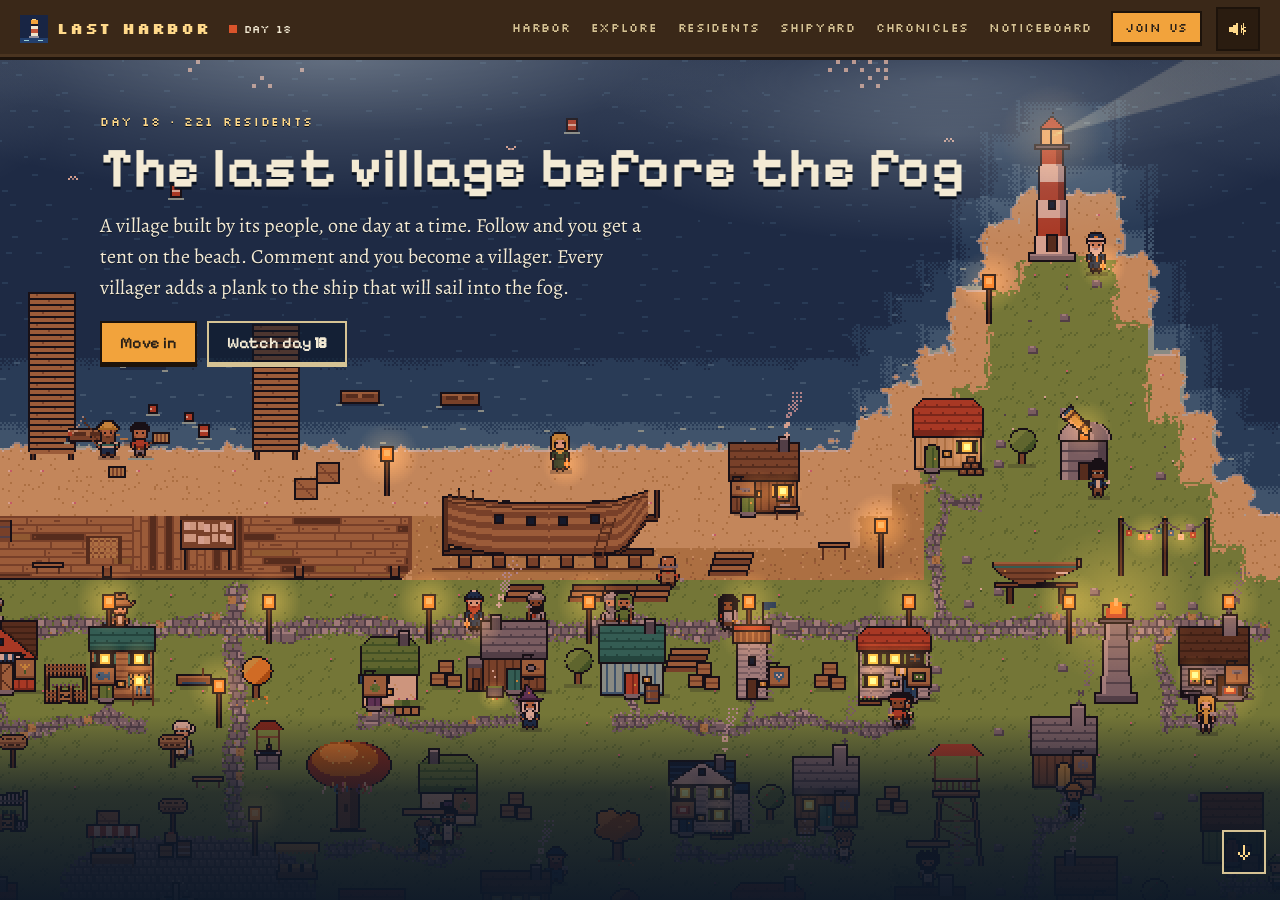
==== index.html @ 27dc30f1 "Update Last Harbor site 2026-11-21 13:57" ====
<!doctype html>
<html lang="en">
<head>
<meta charset="utf-8">
<meta name="viewport" content="width=device-width, initial-scale=1, viewport-fit=cover">
<title>Last Harbor: the last village before the fog</title>
<meta name="description" content="A pixel-art village at the edge of the world, built from your comments. Every commenter becomes a villager. Together we build a ship to sail into the fog.">
<meta name="theme-color" content="#0d1828">
<meta property="og:type" content="website">
<meta property="og:title" content="Last Harbor: the village at the edge of the world">
<meta property="og:description" content="Every commenter becomes a villager. Find yours, and help build the ship.">
<meta property="og:url" content="https://lastharborvillage.github.io/">
<meta property="og:image" content="https://lastharborvillage.github.io/stills/instagram-0018.jpg">
<meta name="twitter:card" content="summary_large_image">
<link rel="icon" href="favicon.svg" type="image/svg+xml">
<link rel="preconnect" href="https://fonts.googleapis.com">
<link rel="preconnect" href="https://fonts.gstatic.com" crossorigin>
<link rel="stylesheet" href="https://fonts.googleapis.com/css2?family=Alegreya:ital,wght@0,400;0,700;1,400&family=Pixelify+Sans:wght@400;600;700&family=Silkscreen:wght@400;700&display=swap">
<link rel="stylesheet" href="style.css">
</head>
<body>
<!-- One page, one place at a time (app.js showPanel): the Harbor is the front door, every other
     place of the village is a panel behind it. Icons are the <symbol>s at the end of the page. -->
<a class="skip" href="#harbor" data-go="harbor">Skip to the harbor</a>
<header class="top">
  <a class="brand" href="#harbor" aria-label="Last Harbor, back to the harbor" data-go="harbor">
    <span class="brand-mark" aria-hidden="true"></span>
    <span class="brand-name">LAST HARBOR</span>
  </a>
  <p class="top-day"><span class="live-dot" aria-hidden="true"></span> <span id="day-badge">Day 0</span></p>
  <nav class="topnav" aria-label="Places">
    <a href="#harbor" data-go="harbor">Harbor</a>
    <a href="#explore" data-go="village">Explore</a>
    <a href="#residents" data-go="villagers">Residents</a>
    <a href="#shipyard" data-go="ship">Shipyard</a>
    <a href="#chronicles" data-go="story">Chronicles</a>
    <a href="#noticeboard" data-go="board">Noticeboard</a>
    <a href="#join" data-go="join" class="topnav-join">Join us</a>
  </nav>
  <a class="iconbtn notice-btn" href="#noticeboard" data-go="board" aria-label="Noticeboard"><svg class="ico" aria-hidden="true"><use href="#i-notice"/></svg><span class="notice-dot" id="notice-dot" hidden></span></a>
  <button class="iconbtn sound" id="music" aria-pressed="true" aria-label="Music on (tap to mute)" title="Music"><svg class="ico" aria-hidden="true"><use href="#i-sound"/></svg></button>
  <nav class="tabs" role="tablist" aria-label="Village" hidden>
    <button role="tab" data-village="instagram" aria-selected="true">Instagram</button>
    <button role="tab" data-village="youtube" aria-selected="false">YouTube</button>
  </nav>
</header>

<main>
  <!-- ============ THE HARBOR (front door) ============ -->
  <section id="harbor" class="panel on" data-panel="harbor" aria-label="The harbor">
    <div class="hero" id="hero">
      <canvas id="hero-canvas" aria-label="The harbor of Last Harbor at dusk: the quay, the ship being built and the lighthouse."></canvas>
      <div class="fog fog-a" aria-hidden="true"></div>
      <div class="fog fog-b" aria-hidden="true"></div>
      <div class="hero-signs" id="hero-signs"></div>
      <div class="hero-shade" aria-hidden="true"></div>
      <div class="hero-text">
        <p class="kicker" id="hero-kicker">The village at the edge of the world</p>
        <h1>The last village before the fog</h1>
        <p class="hero-lede"><span class="lede-long">A village built by its people, one day at a time. Follow and you get a tent on the beach. </span>Comment and you become a villager. Every villager adds a plank to the ship that will sail into the fog.</p>
        <p class="cta-row">
          <a class="btn" href="#join" data-go="join">Move in</a>
          <a class="btn ghost" id="hero-watch" href="#chronicles">Watch the latest day</a>
        </p>
      </div>
      <a class="hero-down" href="#today" aria-label="Walk down to the quay"><svg class="ico" aria-hidden="true"><use href="#i-down"/></svg></a>
    </div>

    <!-- today's harbor: the tally chalked up on the quay -->
    <div class="quay" id="today">
      <div class="wrap">
        <p class="quay-title">Today in the harbor</p>
        <div class="plates" id="today-plates"></div>
        <p class="quay-log" id="today-log" hidden></p>
      </div>
    </div>

    <!-- latest episode -->
    <div class="band" id="latest">
      <div class="wrap latest">
        <a class="frame" id="latest-frame" target="_blank" rel="noopener" hidden>
          <img id="latest-img" alt="">
          <span class="play" aria-hidden="true"><svg class="ico"><use href="#i-play"/></svg></span>
        </a>
        <div class="latest-txt">
          <p class="kicker" id="latest-kicker">The latest day</p>
          <h2 id="latest-title">Day 1 is on its way</h2>
          <p class="prose" id="latest-beat"></p>
          <p class="cta-row" id="latest-links"></p>
          <p><a class="more" href="#chronicles" data-go="story">Read every day so far</a></p>
        </div>
      </div>
    </div>

    <!-- explore -->
    <div class="band band-sea">
      <div class="wrap">
        <p class="kicker">Explore</p>
        <h2>Walk the village</h2>
        <p class="prose narrow">Every house on this map belongs to someone who commented. Drag around it, tap a home to meet who lives there, and see what the village has built.</p>
        <a class="chart" href="#explore" data-go="village" aria-label="Open the map of the village">
          <canvas id="chart-canvas" aria-hidden="true"></canvas>
          <span class="chart-open">Open the map</span>
        </a>
        <ul class="chips" id="home-places"></ul>
      </div>
    </div>

    <!-- residents -->
    <div class="band">
      <div class="wrap">
        <p class="kicker">Residents</p>
        <h2 id="home-res-title">The people of Last Harbor</h2>
        <p class="prose narrow" id="home-res-sub"></p>
        <ul class="folk" id="home-folk"></ul>
        <p class="cta-row"><a class="btn ghost" href="#residents" data-go="villagers" id="home-res-all">Meet everyone</a></p>
      </div>
    </div>

    <!-- shipyard -->
    <div class="band band-yard">
      <div class="wrap yard">
        <div class="slip">
          <canvas id="slip-canvas" aria-label="The ship on the slipway, as it stands today."></canvas>
        </div>
        <div>
          <p class="kicker">The shipyard</p>
          <h2>One ship, a thousand planks</h2>
          <p class="tally"><b id="home-planks">0</b><span> of <span id="home-goal">1000</span> planks</span></p>
          <div class="hull" id="home-hull" role="img" aria-label="Plank progress"></div>
          <p class="prose">Every villager adds one plank. When the last plank is in, the ship sails into the fog, with a crew picked from the village.</p>
          <p class="cta-row"><a class="btn ghost" href="#shipyard" data-go="ship">Visit the shipyard</a></p>
        </div>
      </div>
    </div>

    <!-- noticeboard -->
    <div class="band">
      <div class="wrap">
        <p class="kicker">Noticeboard</p>
        <h2>Pinned up this morning</h2>
        <div class="board" id="home-board"></div>
        <p class="cta-row"><a class="btn ghost" href="#noticeboard" data-go="board">Read the whole board</a></p>
      </div>
    </div>

    <!-- chronicles -->
    <div class="band band-sea">
      <div class="wrap">
        <p class="kicker">Chronicles</p>
        <h2>The story so far</h2>
        <p class="prose narrow" id="home-chron-sub">Every day is a new video, and every day the village changes.</p>
        <ol class="spines" id="home-days"></ol>
        <p class="cta-row"><a class="btn ghost" href="#chronicles" data-go="story" id="home-chron-all">Open the chronicles</a></p>
      </div>
    </div>

    <!-- join -->
    <div class="band band-join">
      <div class="wrap">
        <p class="kicker">Join us</p>
        <h2>There is room for you</h2>
        <ol class="steps short">
          <li><span class="n">1</span><div><b>Follow</b><p>You get a tent on the beach the next day.</p></div></li>
          <li><span class="n">2</span><div><b>Comment a name and a job</b><p>You get your own house, and the ship gets a plank.</p></div></li>
          <li><span class="n">3</span><div><b>Have your say</b><p>Each day ends with one choice. The comments decide.</p></div></li>
        </ol>
        <p class="cta-row"><a class="btn" href="#join" data-go="join">How to move in</a> <a class="btn ghost" id="home-latest" href="#" target="_blank" rel="noopener">Comment on the latest day</a></p>
      </div>
    </div>
    <footer class="foot wrap">
      <p class="small">Every villager is a real public comment. <a href="privacy.html">Privacy</a> · <a href="terms.html">Terms</a></p>
    </footer>
  </section>

  <!-- ============ EXPLORE (the map) ============ -->
  <section id="village" class="panel" data-panel="village" aria-label="Explore the village">
    <div class="map" id="map">
      <canvas id="map-canvas" aria-label="Map of the village. Drag to look around."></canvas>
      <div class="map-card" aria-live="polite">
        <p class="mc-day" id="map-day">DAY 0</p>
        <p class="mc-live"><b id="map-live">0</b> residents</p>
        <p class="mc-next" id="map-next" hidden></p>
      </div>
      <div class="map-ui">
        <button class="mbtn" id="zoom-in" aria-label="Zoom in">+</button>
        <button class="mbtn" id="zoom-out" aria-label="Zoom out">−</button>
        <button class="mbtn" id="map-home" aria-label="Back to the whole village">⌂</button>
        <button class="mbtn wide" id="map-tod" aria-label="Time of day">DAY</button>
        <button class="mbtn wide" id="map-places" aria-haspopup="dialog">PLACES</button>
      </div>
      <div class="map-find" id="find">
        <ul class="results" id="results"></ul>
        <p class="find-title">FIND YOUR VILLAGER</p>
        <input id="search" type="search" placeholder="Your name, @ or job" autocomplete="off" aria-label="Find your villager">
      </div>
      <div class="map-hint" id="map-hint">Drag to look around · tap a villager or a building</div>
      <div class="closed-banner" id="closed-banner" hidden>
        <p class="pix">The Instagram village opens soon</p>
        <p>Day 1 is on its way. Follow along and be one of the first to move in.</p>
        <a class="btn" id="closed-follow" href="#">Follow</a>
      </div>
    </div>
  </section>

  <!-- ============ RESIDENTS ============ -->
  <section id="register" class="panel" data-panel="villagers" aria-label="The residents">
    <div class="wrap page">
      <p class="kicker">Residents</p>
      <h1>The register</h1>
      <p class="prose" id="register-sub"></p>
      <div class="founders" id="founders"></div>
      <div class="filters">
        <input id="r-search" type="search" placeholder="Search a name, @ or job" autocomplete="off" aria-label="Search the residents">
        <select id="f-district" aria-label="District"><option value="">All districts</option></select>
        <select id="f-sort" aria-label="Sort">
          <option value="new">Newest first</option>
          <option value="old">Oldest first</option>
          <option value="name">By name</option>
        </select>
        <label class="check"><input type="checkbox" id="f-crew"> Crew only</label>
      </div>
      <ul class="register" id="register-list"></ul>
      <p class="prose" id="register-empty" hidden>Nobody by that name yet. Comment on the latest day to move in.</p>
      <button class="btn ghost" id="more" hidden>Show more</button>
    </div>
  </section>

  <!-- ============ THE SHIPYARD ============ -->
  <section id="ship" class="panel" data-panel="ship" aria-label="The shipyard">
    <div class="slipway">
      <canvas id="yard-canvas" aria-label="The ship on the slipway, as it stands today."></canvas>
      <div class="fog fog-a" aria-hidden="true"></div>
    </div>
    <div class="wrap page">
      <p class="kicker">The shipyard</p>
      <h1>One ship, a thousand planks</h1>
      <p class="prose narrow">Old Morten keeps the light at the edge of the world, and Bram the shipwright cuts every plank. Every villager adds one. At 1000 the ship sails into the fog, with a crew picked from the village.</p>
      <div class="card parch">
        <p class="tally"><b id="planks">0</b><span> of <span id="goal">1000</span> planks</span></p>
        <div class="hull big" id="yard-hull" role="img" aria-label="Plank progress"></div>
        <div class="bar" hidden><div class="bar-fill" id="ship-bar"></div></div>
        <p class="small ink-muted">Each board on this hull stands for ten planks.</p>
        <ol class="stages" id="stages"></ol>
        <p class="small ink-muted" id="ship-sources"></p>
      </div>
      <div class="stats" id="stats"></div>
      <div class="card parch spaced">
        <h2>The crew</h2>
        <p class="prose" id="crew-sub"></p>
        <ul class="register" id="crew-list"></ul>
      </div>
    </div>
  </section>

  <!-- ============ CHRONICLES ============ -->
  <section id="story" class="panel" data-panel="story" aria-label="The chronicles">
    <div class="wrap page">
      <p class="kicker">Chronicles</p>
      <h1>The story so far</h1>
      <p class="prose" id="days-sub">Every day is a new video. Newest first.</p>
      <div class="days" id="days"></div>
      <div class="card parch spaced">
        <h2>Washed ashore</h2>
        <ul class="ashore" id="ashore"></ul>
      </div>
    </div>
  </section>

  <!-- ============ NOTICEBOARD ============ -->
  <section id="board" class="panel" data-panel="board" aria-label="The noticeboard">
    <div class="wrap page">
      <p class="kicker">Noticeboard</p>
      <h1>The village board</h1>
      <p class="prose" id="board-sub"></p>
      <div class="card parch spaced" id="vote-card">
        <h2>The village decides</h2>
        <div id="vote"></div>
      </div>
      <div class="board big" id="board-notes"></div>
      <div class="card parch spaced">
        <h2>The districts</h2>
        <ul class="districts" id="districts"></ul>
      </div>
    </div>
  </section>

  <!-- ============ JOIN US ============ -->
  <section id="join" class="panel" data-panel="join" aria-label="Move in">
    <div class="wrap page">
    <p class="kicker">Join us</p>
    <h1>How to move in</h1>
    <ol class="steps">
      <li><span class="n">1</span><div><b>Follow and you move in</b><p id="join-follow"></p><p>Every follower lives in Last Harbor: you get a tent on the beach the next day.</p></div></li>
      <li><span class="n">2</span><div><b>Comment for your own house</b><p>A name, a job and one thing about your villager. "Greta, a baker who is scared of bread" works.</p></div></li>
      <li><span class="n">3</span><div><b>Have your say</b><p>Every day ends with one choice. Comment the word, and the next day shows what the village picked. Pause and find yourself, then find your house here.</p></div></li>
    </ol>
    <p class="cta-row"><a class="btn" id="join-latest" href="#" target="_blank" rel="noopener">Comment on the latest day</a></p>
    <p class="prose small">Comment <b>crew</b> under a day if you already live here, to sign up for the voyage.</p>
    <div class="foot">
      <p><span id="foot-villages">Two villages, never mixed: one built by YouTube, one by Instagram. Every villager is a real public comment.</span> Want yours changed or removed? Send a message to <a href="https://www.instagram.com/lastharborvillage/" target="_blank" rel="noopener">@lastharborvillage</a>.</p>
      <p class="small">Updated <span id="built"></span>. <a href="privacy.html">Privacy</a> · <a href="terms.html">Terms</a>. Fonts: Pixelify Sans, Silkscreen and Alegreya (SIL Open Font License).</p>
    </div>
    </div>
  </section>
</main>

<nav class="tabbar" aria-label="Places">
  <a href="#harbor" data-go="harbor" aria-current="page"><svg class="ico" aria-hidden="true"><use href="#i-harbor"/></svg>Harbor</a>
  <a href="#explore" data-go="village"><svg class="ico" aria-hidden="true"><use href="#i-map"/></svg>Explore</a>
  <a href="#residents" data-go="villagers"><svg class="ico" aria-hidden="true"><use href="#i-people"/></svg>Residents</a>
  <a href="#shipyard" data-go="ship"><svg class="ico" aria-hidden="true"><use href="#i-ship"/></svg>Shipyard</a>
  <a href="#chronicles" data-go="story"><svg class="ico" aria-hidden="true"><use href="#i-book"/></svg>Chronicles</a>
  <a href="#join" data-go="join"><svg class="ico" aria-hidden="true"><use href="#i-join"/></svg>Join</a>
</nav>

<dialog id="villager" aria-labelledby="v-name">
  <form method="dialog" class="v-close-row"><button class="mbtn" aria-label="Close">×</button></form>
  <div class="v-body">
    <canvas id="v-sprite" width="32" height="32" aria-hidden="true"></canvas>
    <div>
      <p class="v-crew" id="v-crew" hidden>⚓ Crew</p>
      <h3 id="v-name"></h3>
      <p class="v-job" id="v-job"></p>
      <p class="v-trait" id="v-trait"></p>
      <p class="v-social" id="v-social" hidden></p>
      <p class="small ink-muted" id="v-meta"></p>
    </div>
  </div>
  <p class="v-seen" id="v-seen" hidden></p>
  <div class="v-actions v-main">
    <button class="btn" id="v-show"><svg class="ico" aria-hidden="true"><use href="#i-map"/></svg>Show on map</button>
    <a class="btn ghost" id="v-watch" target="_blank" rel="noopener" hidden>Watch the day</a>
  </div>
  <div class="v-actions v-more">
    <button class="btn ghost" id="v-share"><svg class="ico" aria-hidden="true"><use href="#i-share"/></svg>Share</button>
    <button class="btn ghost" id="v-copy"><svg class="ico" aria-hidden="true"><use href="#i-link"/></svg>Copy link</button>
    <button class="btn ghost" id="v-save"><svg class="ico" aria-hidden="true"><use href="#i-save"/></svg>Save image</button>
  </div>
  <p class="toast" id="toast" aria-live="polite"></p>
</dialog>

<dialog id="place" aria-labelledby="p-title">
  <form method="dialog" class="v-close-row"><button class="mbtn" aria-label="Close">×</button></form>
  <p class="v-job" id="p-kicker"></p>
  <h3 id="p-title"></h3>
  <p class="v-trait" id="p-text"></p>
  <p class="small ink-muted" id="p-meta" hidden></p>
  <div class="v-actions">
    <button class="btn" id="p-person" hidden></button>
    <a class="btn ghost" id="p-watch" target="_blank" rel="noopener" hidden>Watch the day</a>
    <button class="btn ghost" id="p-find" hidden>Find your villager</button>
  </div>
</dialog>

<dialog id="places" aria-labelledby="pl-title">
  <form method="dialog" class="v-close-row"><button class="mbtn" aria-label="Close">×</button></form>
  <h3 id="pl-title">Places in the village</h3>
  <p class="small ink-muted">Pick a place and the map takes you there.</p>
  <div id="places-list"></div>
</dialog>

<svg width="0" height="0" style="position:absolute" aria-hidden="true" focusable="false">
  <symbol id="i-harbor" viewBox="0 0 16 16"><path d="M7 0h2v2H7zM6 2h4v3H6zM1 3h4v1H1zM11 3h4v1h-4zM7 5h2v7H7zM6 7h4v1H6zM5 12h6v2H5zM3 14h10v2H3z"/></symbol>
  <symbol id="i-map" viewBox="0 0 16 16"><path d="M1 3h4v11H1zM6 2h4v11H6zM11 3h4v11h-4z" opacity=".45"/><path d="M7 4h2v2H7zM6 6h4v2H6zM7 8h2v3H7z"/></symbol>
  <symbol id="i-people" viewBox="0 0 16 16"><path d="M6 1h4v4H6zM4 6h8v2H4zM3 8h10v6H3z"/></symbol>
  <symbol id="i-ship" viewBox="0 0 16 16"><path d="M7 0h1v9H7zM9 2h3v1H9zM9 3h4v2H9zM9 5h5v2H9zM0 10h16v2H0zM1 12h14v2H1zM3 14h10v1H3z"/></symbol>
  <symbol id="i-book" viewBox="0 0 16 16"><path d="M1 2h6v11H1zM9 2h6v11H9zM7 4h2v10H7zM1 13h14v1H1z"/><path d="M2 4h4v1H2zM2 6h4v1H2zM10 4h4v1h-4zM10 6h4v1h-4z" fill="#0d1828" opacity=".55"/></symbol>
  <symbol id="i-join" viewBox="0 0 16 16"><path d="M7 2h2v12H7zM2 7h12v2H2z"/></symbol>
  <symbol id="i-notice" viewBox="0 0 16 16"><path d="M2 3h12v11H2z" opacity=".5"/><path d="M7 1h2v4H7zM4 7h8v1H4zM4 9h8v1H4zM4 11h5v1H4z"/></symbol>
  <symbol id="i-sound" viewBox="0 0 16 16"><path d="M1 6h3v4H1zM4 5h2v6H4zM6 3h2v10H6z"/><path class="wave" d="M10 5h1v6h-1zM12 3h1v10h-1z"/><path class="mute" d="M10 6h1v1h-1zM11 7h1v1h-1zM12 8h1v1h-1zM13 9h1v1h-1zM13 6h1v1h-1zM12 7h1v1h-1zM10 9h1v1h-1zM11 8h1v1h-1z"/></symbol>
  <symbol id="i-play" viewBox="0 0 16 16"><path d="M4 2h2v12H4zM6 3h2v10H6zM8 4h2v8H8zM10 5h2v6h-2zM12 7h2v2h-2z"/></symbol>
  <symbol id="i-share" viewBox="0 0 16 16"><path d="M11 1h4v4h-4zM1 6h4v4H1zM11 11h4v4h-4zM5 6h2v1H5zM7 5h2v1H7zM9 4h2v1H9zM5 9h2v1H5zM7 10h2v1H7zM9 11h2v1H9z"/></symbol>
  <symbol id="i-link" viewBox="0 0 16 16"><path d="M1 5h2v6H1zM3 3h5v2H3zM3 11h5v2H3zM8 5h2v1H8zM8 10h2v1H8zM13 5h2v6h-2zM8 3h5v2H8zM8 11h5v2H8zM5 7h6v2H5z"/></symbol>
  <symbol id="i-save" viewBox="0 0 16 16"><path d="M7 1h2v8H7zM3 6h2v2H3zM5 8h2v2H5zM9 8h2v2H9zM11 6h2v2h-2zM1 11h2v4H1zM13 11h2v4h-2zM1 13h14v2H1z"/></symbol>
  <symbol id="i-down" viewBox="0 0 16 16"><path d="M7 2h2v8H7zM3 8h2v2H3zM5 10h2v2H5zM7 12h2v2H7zM9 10h2v2H9zM11 8h2v2h-2z"/></symbol>
</svg>

<script src="engine/core.js"></script>
<script src="engine/palette.js"></script>
<script src="engine/map.js"></script>
<script src="engine/sprites.js"></script>
<script src="engine/buildings.js"></script>
<script src="engine/draw.js"></script>
<script src="engine/ui.js"></script>
<script src="app.js"></script>
</body>
</html>
---- style.css ----
/* Last Harbor: the harbor at dusk. Night sea and fog around the pixel world; everything you read
   is on timber, parchment or brass. Pixel type for what you glance at, a serif for what you read. */
@font-face { font-family: 'LH Digits'; src: url(digits.woff2) format('woff2'); unicode-range: U+0030-0039; size-adjust: 112%; font-display: swap; }
:root {
  --night: #0d1828;
  --deep: #13263c;
  --sea: #1b3d52;
  --teal: #6fb5ad;
  --wood: #6b4a2f;
  --wood-hi: #8a6440;
  --wood-dk: #3a2818;
  --lantern: #f2a33c;
  --lanternhi: #ffd98a;
  --ember: #d9542b;
  --fog: #c3ced3;
  --parch: #efe3c4;
  --parch-dk: #d6c394;
  --ink: #2a2118;
  --ink-soft: #5d4d39;
  --cream: #f3ead4;
  --grass: #87b45a;
  --pix: 'LH Digits', 'Pixelify Sans', ui-monospace, monospace;
  --label: 'Silkscreen', ui-monospace, monospace;
  --body: 'Alegreya', Georgia, 'Times New Roman', serif;
  --top: 56px;
  --bar: 62px;
}
* { box-sizing: border-box; }
html, body { height: 100%; }
body { margin: 0; background: var(--night); color: var(--cream); font: 18px/1.55 var(--body); -webkit-font-smoothing: antialiased; overflow: hidden; }
a { color: var(--lanternhi); }
img, canvas { image-rendering: pixelated; }
h1, h2, h3 { font-family: var(--pix); font-weight: 700; line-height: 1.12; margin: 0 0 12px; letter-spacing: 0.01em; }
h1 { font-size: clamp(32px, 6.4vw, 56px); color: var(--cream); }
h2 { font-size: clamp(25px, 4vw, 34px); color: var(--cream); }
h3 { font-size: 26px; }
p { margin: 0 0 12px; }
.small { font-size: 15px; }
.pix { font-family: var(--pix); font-weight: 600; }
.wrap { width: min(1080px, 100%); margin: 0 auto; padding: 0 20px; }
.page { padding-top: 34px; padding-bottom: 56px; }
.kicker { font: 400 12px var(--label); letter-spacing: 0.14em; text-transform: uppercase; color: var(--lantern); margin: 0 0 8px; }
.prose { color: var(--fog); max-width: 660px; }
.narrow { max-width: 560px; }
.ink-muted { color: var(--ink-soft); }
.spaced { margin-top: 20px; }
.ico { width: 20px; height: 20px; fill: currentColor; shape-rendering: crispEdges; display: block; }
:focus-visible { outline: 3px solid var(--lanternhi); outline-offset: 2px; }
.skip { position: absolute; left: -999px; top: 8px; z-index: 50; background: var(--lantern); color: var(--ink); padding: 8px 12px; font: 600 15px var(--pix); }
.skip:focus { left: 8px; }

/* ---------- frame: top bar, one place at a time, tab bar under the thumb ---------- */
.top { position: fixed; inset: 0 0 auto 0; height: var(--top); z-index: 20; display: flex; align-items: center; gap: 10px; padding: 0 12px;
  background: var(--wood-dk); border-bottom: 3px solid #1d130b; box-shadow: inset 0 -3px 0 #4a3420; }
.brand { display: flex; align-items: center; gap: 9px; text-decoration: none; color: var(--lanternhi); min-height: 44px; }
.brand-mark { width: 28px; height: 28px; background: url(favicon.svg) center/cover; image-rendering: pixelated; flex: none; }
.brand-name { font: 700 15px var(--label); letter-spacing: 0.12em; white-space: nowrap; }
.top-day { margin: 0 auto 0 4px; display: flex; align-items: center; gap: 7px; font: 400 11px var(--label); color: var(--cream); white-space: nowrap; }
.live-dot { width: 8px; height: 8px; flex: none; background: var(--ember); animation: pulse 2s steps(2) infinite; }
@keyframes pulse { 50% { opacity: 0.35; } }
.topnav { display: none; align-items: center; gap: 2px; }
.topnav a { font: 400 12px var(--label); letter-spacing: 0.06em; text-transform: uppercase; color: var(--parch-dk); text-decoration: none; padding: 12px 9px; border-bottom: 3px solid transparent; }
.topnav a:hover { color: var(--lanternhi); }
.topnav a[aria-current] { color: var(--lanternhi); border-bottom-color: var(--lantern); }
.topnav .topnav-join { background: var(--lantern); color: var(--ink); border: 2px solid #1d130b; border-bottom-width: 4px; padding: 7px 12px; margin-left: 8px; }
.topnav .topnav-join:hover, .topnav .topnav-join[aria-current] { background: var(--lanternhi); color: var(--ink); border-bottom-color: #1d130b; }
.iconbtn { position: relative; width: 44px; height: 44px; flex: none; display: grid; place-items: center; background: #2a1c10; color: var(--lanternhi); border: 2px solid #1d130b; cursor: pointer; }
.iconbtn:hover { background: #1d130b; }
.sound .mute { display: none; }
.sound[aria-pressed="false"] { color: var(--parch-dk); }
.sound[aria-pressed="false"] .wave { display: none; }
.sound[aria-pressed="false"] .mute { display: inline; }
.notice-dot { position: absolute; right: 6px; top: 6px; width: 8px; height: 8px; background: var(--ember); border: 1px solid #1d130b; }
.tabs { display: none; }

main { position: fixed; inset: var(--top) 0 var(--bar) 0; }
.panel { position: absolute; inset: 0; overflow-y: auto; overflow-x: hidden; display: none; -webkit-overflow-scrolling: touch; }
.panel.on { display: block; }
.panel.on:not(#village) { animation: arrive 0.22s ease-out; }
@keyframes arrive { from { opacity: 0; } to { opacity: 1; } }

.tabbar { position: fixed; inset: auto 0 0 0; height: calc(var(--bar) + env(safe-area-inset-bottom, 0px)); padding-bottom: env(safe-area-inset-bottom, 0px); z-index: 20; display: grid; grid-template-columns: repeat(6, 1fr);
  background: var(--wood-dk); border-top: 3px solid #1d130b; box-shadow: inset 0 3px 0 #4a3420; }
.tabbar a { display: flex; flex-direction: column; align-items: center; justify-content: center; gap: 5px; min-width: 0; text-decoration: none; color: var(--parch-dk); font: 400 9px var(--label); letter-spacing: 0.02em; text-transform: uppercase; border-top: 3px solid transparent; }
.tabbar a[aria-current] { color: var(--lanternhi); border-top-color: var(--lantern); background: #2a1c10; }

/* ---------- buttons ---------- */
.btn { display: inline-flex; align-items: center; justify-content: center; min-height: 46px; font: 600 16px var(--pix); background: var(--lantern); color: var(--ink); border: 2px solid #1d130b; border-bottom-width: 5px; padding: 8px 18px; cursor: pointer; text-decoration: none; }
.btn:hover { background: var(--lanternhi); }
.btn:active { transform: translateY(2px); border-bottom-width: 3px; margin-bottom: 2px; }
.btn.ghost { background: rgba(13, 24, 40, 0.55); color: var(--cream); border-color: var(--parch-dk); }
.btn.ghost:hover { border-color: var(--lanternhi); color: var(--lanternhi); }
.cta-row { display: flex; flex-wrap: wrap; gap: 10px; margin: 18px 0 0; }
.more { font: 600 15px var(--pix); }

/* ---------- the Harbor: arrival scene ---------- */
.hero { position: relative; height: calc(100vh - var(--top) - var(--bar)); height: calc(100dvh - var(--top) - var(--bar)); min-height: 380px; overflow: hidden; background: var(--deep); }
.hero canvas { position: absolute; inset: 0; width: 100%; height: 100%; display: block; }
.hero-shade { position: absolute; inset: 38% 0 0 0; background: linear-gradient(to bottom, rgba(13, 24, 40, 0) 0%, rgba(13, 24, 40, 0.72) 42%, rgba(13, 24, 40, 0.96) 100%); pointer-events: none; }
.hero-text { position: absolute; left: 0; right: 0; bottom: 0; padding: 0 20px 26px; max-width: 640px; }
.hero-text h1 { text-shadow: 0 3px 0 #0b1320; margin-bottom: 10px; }
.hero-lede { font-size: 18px; color: var(--cream); margin: 0; text-shadow: 0 1px 0 #0b1320; }
.hero-text .kicker { color: var(--lanternhi); text-shadow: 0 1px 0 #0b1320; }
.hero-down { position: absolute; right: 14px; bottom: 26px; width: 44px; height: 44px; display: none; place-items: center; color: var(--lanternhi); background: rgba(13, 24, 40, 0.6); border: 2px solid var(--parch-dk); animation: bob 2.4s steps(4) infinite; }
@keyframes bob { 50% { transform: translateY(4px); } }
/* the fog beyond the harbor: two slow banks drifting over the sea at the top of the scene */
.fog { position: absolute; left: -50%; width: 200%; top: 0; height: 34%; pointer-events: none; opacity: 0.5;
  background:
    radial-gradient(ellipse 22% 60% at 12% 20%, rgba(195, 206, 211, 0.55), transparent 70%),
    radial-gradient(ellipse 26% 70% at 38% 0%, rgba(195, 206, 211, 0.6), transparent 70%),
    radial-gradient(ellipse 20% 55% at 62% 26%, rgba(195, 206, 211, 0.5), transparent 70%),
    radial-gradient(ellipse 28% 75% at 88% 4%, rgba(195, 206, 211, 0.6), transparent 70%);
  animation: drift 90s linear infinite alternate; }
.fog-b { top: -4%; height: 26%; opacity: 0.4; animation-duration: 140s; animation-direction: alternate-reverse; }
@keyframes drift { from { transform: translateX(-12%); } to { transform: translateX(12%); } }
/* signposts standing in the scene: the places you can walk to */
.hero-signs { position: absolute; inset: 0; pointer-events: none; }
.signpost { position: absolute; transform: translate(-50%, -100%); pointer-events: auto; display: flex; flex-direction: column; align-items: center; text-decoration: none; }
.signpost span { font: 400 11px var(--label); letter-spacing: 0.06em; text-transform: uppercase; color: var(--ink); background: var(--parch); border: 2px solid #1d130b; border-bottom-width: 4px; padding: 6px 9px 5px; white-space: nowrap; }
.signpost::after { content: ''; width: 4px; height: 14px; background: #1d130b; }
.signpost:hover span, .signpost:focus-visible span { background: var(--lanternhi); }

/* today's harbor: brass plates on the quay timber */
.quay { background: var(--wood); border-top: 4px solid #1d130b; border-bottom: 4px solid #1d130b; padding: 18px 0 20px;
  background-image: repeating-linear-gradient(to bottom, transparent 0 30px, rgba(29, 19, 11, 0.45) 30px 32px), repeating-linear-gradient(to right, transparent 0 118px, rgba(29, 19, 11, 0.28) 118px 120px); }
.quay-title { font: 400 12px var(--label); letter-spacing: 0.14em; text-transform: uppercase; color: var(--lanternhi); margin: 0 0 12px; }
.plates { display: grid; grid-template-columns: repeat(2, 1fr); gap: 10px; }
.plate { background: var(--parch); color: var(--ink); border: 2px solid #1d130b; border-bottom-width: 4px; padding: 10px 12px 8px; position: relative; text-decoration: none; display: block; }
.plate::before, .plate::after { content: ''; position: absolute; top: 5px; width: 4px; height: 4px; background: #9a7a2e; }
.plate::before { left: 5px; } .plate::after { right: 5px; }
.plate b { display: block; font: 700 30px/1 var(--pix); color: var(--ink); }
.plate span { display: block; font: 400 10px var(--label); letter-spacing: 0.08em; text-transform: uppercase; color: var(--ink-soft); margin-top: 6px; }
a.plate:hover { background: var(--lanternhi); }
.quay-log { margin: 14px 0 0; color: var(--parch); font-style: italic; }

/* bands of the harbor walk */
.band { padding: 54px 0; background: var(--night); }
.band-sea { background: var(--deep); border-top: 3px solid #0a1220; border-bottom: 3px solid #0a1220; }
.band-yard { background: #1a1410; border-top: 4px solid #1d130b; border-bottom: 4px solid #1d130b; }
.band-join { background: var(--sea); border-top: 3px solid #0a1220; }

/* latest episode: the day's picture in a timber frame */
.latest { display: grid; gap: 24px; align-items: center; }
.frame { position: relative; display: block; width: min(250px, 64%); margin: 0 auto; aspect-ratio: 9 / 16; background: #000; border: 6px solid var(--wood); outline: 3px solid #1d130b; box-shadow: 0 0 0 3px var(--wood-hi) inset, 10px 12px 0 rgba(0, 0, 0, 0.35); }
.frame img { width: 100%; height: 100%; object-fit: cover; display: block; }
.frame .play { position: absolute; left: 50%; top: 50%; width: 64px; height: 64px; margin: -32px 0 0 -32px; display: grid; place-items: center; background: var(--lantern); color: var(--ink); border: 3px solid #1d130b; }
.frame .play .ico { width: 30px; height: 30px; }
.frame:hover .play { background: var(--lanternhi); }
.latest-txt h2::first-letter { text-transform: uppercase; }

/* explore: the chart on the table */
.chart { position: relative; display: block; margin-top: 18px; height: clamp(220px, 46vw, 420px); border: 6px solid var(--wood); outline: 3px solid #1d130b; background: var(--sea); overflow: hidden; }
.chart canvas { width: 100%; height: 100%; display: block; }
.chart-open { position: absolute; left: 50%; bottom: 14px; transform: translateX(-50%); font: 600 16px var(--pix); background: var(--lantern); color: var(--ink); border: 2px solid #1d130b; border-bottom-width: 5px; padding: 9px 18px; white-space: nowrap; }
.chart:hover .chart-open { background: var(--lanternhi); }
.chips { list-style: none; padding: 0; margin: 16px 0 0; display: flex; flex-wrap: wrap; gap: 8px; }
.chips button { font: 400 11px var(--label); letter-spacing: 0.04em; text-transform: uppercase; min-height: 40px; padding: 6px 11px; background: transparent; color: var(--cream); border: 2px solid var(--teal); cursor: pointer; }
.chips button:hover { background: var(--teal); color: var(--night); }

/* residents: calling cards */
.folk { list-style: none; padding: 0; margin: 20px 0 0; display: grid; gap: 12px; grid-template-columns: 1fr; }
.folk button { display: grid; grid-template-columns: 64px 1fr; gap: 12px; width: 100%; text-align: left; background: var(--parch); color: var(--ink); border: 2px solid #1d130b; border-bottom-width: 5px; padding: 10px; cursor: pointer; font: inherit; }
.folk button:hover { background: #fff3d3; }
.folk canvas { width: 64px; height: 64px; background: var(--grass); border: 2px solid #1d130b; }
.folk .nm { display: block; font: 700 20px/1.1 var(--pix); }
.folk .jb { display: block; font: 400 10px var(--label); letter-spacing: 0.08em; text-transform: uppercase; color: #8a5a17; margin: 4px 0 5px; }
.folk .tr { display: block; font-size: 16px; line-height: 1.35; color: var(--ink-soft); }

/* the shipyard */
.yard { display: grid; gap: 24px; align-items: center; }
.slip { height: clamp(200px, 52vw, 320px); border: 6px solid var(--wood); outline: 3px solid #1d130b; background: var(--sea); overflow: hidden; }
.slip canvas { width: 100%; height: 100%; display: block; }
.tally { margin: 0 0 10px; font: 400 15px var(--label); color: var(--fog); }
.tally b { font: 700 54px/1 var(--pix); color: var(--lanternhi); margin-right: 6px; }
.parch .tally { color: var(--ink-soft); } .parch .tally b { color: var(--ink); }
.hull { display: grid; grid-template-columns: repeat(25, 1fr); gap: 2px; margin: 0 0 14px; padding: 6px; background: #1d130b; }
.hull i { aspect-ratio: 5 / 3; background: #33271c; }
.hull i.in { background: var(--wood-hi); box-shadow: inset 0 -2px 0 var(--wood); }
.hull i.now { background: var(--lantern); animation: glow 1.6s steps(2) infinite; }
@keyframes glow { 50% { background: var(--lanternhi); } }
.slipway { position: relative; height: clamp(240px, 46vh, 460px); background: var(--sea); border-bottom: 4px solid #1d130b; overflow: hidden; }
.slipway canvas { width: 100%; height: 100%; display: block; }
.slipway .fog { height: 30%; }
.stages { list-style: none; padding: 0; margin: 12px 0 8px; display: flex; flex-wrap: wrap; gap: 6px; }
.stages li { font: 400 10px var(--label); letter-spacing: 0.06em; text-transform: uppercase; padding: 6px 8px; border: 2px solid var(--parch-dk); color: var(--ink-soft); }
.stages li.done { background: var(--wood); border-color: #1d130b; color: var(--parch); }
.stages li.now { background: var(--lantern); border-color: #1d130b; color: var(--ink); }
.bar { display: none; }
.stats { display: grid; grid-template-columns: repeat(2, 1fr); gap: 10px; margin-top: 20px; }
.stat { background: var(--deep); border: 2px solid #0a1220; padding: 12px 14px; }
.stat b { display: block; font: 700 28px/1 var(--pix); color: var(--lanternhi); }
.stat span { display: block; margin-top: 6px; font: 400 10px var(--label); letter-spacing: 0.06em; color: var(--fog); }

/* parchment sheets */
.card { padding: 20px; border: 2px solid #1d130b; }
.parch { background: var(--parch); color: var(--ink); border-bottom-width: 5px; }
.parch h2 { color: var(--ink); font-size: 26px; }
.parch .prose { color: var(--ink-soft); }
.parch a { color: #8a4a12; }

/* the noticeboard: notes pinned to timber */
.board { display: grid; gap: 14px; grid-template-columns: 1fr; margin-top: 18px; padding: 18px 14px; background: var(--wood); border: 4px solid #1d130b;
  background-image: repeating-linear-gradient(to bottom, transparent 0 38px, rgba(29, 19, 11, 0.4) 38px 40px); }
.note { position: relative; background: var(--parch); color: var(--ink); padding: 22px 14px 14px; border: 2px solid #1d130b; border-bottom-width: 4px; }
.note::before { content: ''; position: absolute; left: 50%; top: 7px; width: 8px; height: 8px; margin-left: -4px; background: var(--ember); border: 2px solid #1d130b; }
.note:nth-child(even) { transform: rotate(0.6deg); } .note:nth-child(odd) { transform: rotate(-0.5deg); }
.note .nk { font: 400 10px var(--label); letter-spacing: 0.1em; text-transform: uppercase; color: #8a5a17; margin: 0 0 6px; }
.note h3 { font-size: 21px; margin: 0 0 6px; }
.note p { margin: 0 0 8px; font-size: 16.5px; line-height: 1.4; color: var(--ink-soft); }
.note .names button { font: inherit; font-weight: 700; color: #8a4a12; background: none; border: 0; padding: 4px 0; cursor: pointer; text-decoration: underline; }
.note .btn { min-height: 42px; font-size: 15px; }
.vote-opts { display: flex; flex-wrap: wrap; gap: 8px; margin: 8px 0 10px; }
.vote-opts span { font: 700 14px var(--label); letter-spacing: 0.08em; padding: 7px 11px 6px; border: 3px solid var(--ember); color: var(--ember); transform: rotate(-2deg); }
.vote-q { font: 700 22px/1.2 var(--pix); margin: 0 0 4px; color: var(--ink); }
.past { list-style: none; padding: 0; margin: 14px 0 0; border-top: 2px solid var(--parch-dk); }
.past li { padding: 9px 0; border-bottom: 1px solid var(--parch-dk); font-size: 16.5px; color: var(--ink-soft); }
.past b { color: var(--ink); }
.districts { list-style: none; padding: 0; margin: 0; display: grid; gap: 8px; grid-template-columns: repeat(auto-fill, minmax(220px, 1fr)); }
.districts li { padding: 10px 12px; border: 2px solid var(--parch-dk); }
.districts li.open { border-color: #1d130b; background: #f7eed6; }
.districts .nm { display: block; font: 700 19px var(--pix); }
.districts .st { display: block; font: 400 10px var(--label); letter-spacing: 0.05em; color: var(--ink-soft); margin-top: 3px; }
.districts li.locked .nm { color: #a8956c; }

/* chronicles */
.days { display: grid; gap: 16px; margin-top: 20px; }
.day { display: grid; grid-template-columns: 96px 1fr; gap: 14px; background: var(--parch); color: var(--ink); border: 2px solid #1d130b; border-bottom-width: 5px; padding: 10px; }
.day .pic { display: block; align-self: start; border: 3px solid var(--wood); outline: 2px solid #1d130b; aspect-ratio: 9 / 16; background: #000; position: relative; }
.day .pic img { width: 100%; height: 100%; object-fit: cover; display: block; }
.day .d { font: 700 13px var(--label); letter-spacing: 0.1em; color: #8a5a17; }
.day .t { font: 700 20px/1.18 var(--pix); margin: 4px 0 6px; }
.day .t::first-letter { text-transform: uppercase; }
.day .b { font-size: 16.5px; line-height: 1.45; color: var(--ink-soft); margin: 0 0 8px; }
.day .b.clip { display: -webkit-box; -webkit-line-clamp: 4; -webkit-box-orient: vertical; overflow: hidden; }
.day .links { display: flex; flex-wrap: wrap; gap: 8px; align-items: center; }
.day .links a, .day .links button { font: 600 14px var(--pix); min-height: 40px; display: inline-flex; align-items: center; padding: 5px 12px; border: 2px solid #1d130b; text-decoration: none; cursor: pointer; }
.day .links a { background: var(--lantern); color: var(--ink); border-bottom-width: 4px; }
.day .links a.alt { background: transparent; }
.day .links button { background: none; border-color: transparent; color: #8a4a12; text-decoration: underline; padding-left: 2px; }
.spines { list-style: none; padding: 0; margin: 18px 0 0; display: grid; gap: 8px; }
.spines a { display: grid; grid-template-columns: 62px 1fr; gap: 12px; align-items: center; text-decoration: none; background: var(--parch); color: var(--ink); border: 2px solid #1d130b; border-bottom-width: 4px; padding: 9px 12px; min-height: 52px; }
.spines a:hover { background: #fff3d3; }
.spines .d { font: 700 12px var(--label); letter-spacing: 0.08em; color: #8a5a17; }
.spines .t { font: 600 17px/1.2 var(--pix); }
.spines .t::first-letter { text-transform: uppercase; }
.ashore { list-style: none; padding: 0; margin: 0; }
.ashore li { padding: 8px 0; border-bottom: 1px solid var(--parch-dk); color: var(--ink-soft); }
.ashore .d { font: 700 11px var(--label); color: #8a5a17; margin-right: 10px; }

/* join */
.steps { list-style: none; padding: 0; margin: 18px 0 0; display: grid; gap: 12px; max-width: 720px; }
.steps li { display: grid; grid-template-columns: 46px 1fr; gap: 14px; background: var(--parch); color: var(--ink); border: 2px solid #1d130b; border-bottom-width: 5px; padding: 14px; }
.steps .n { width: 46px; height: 46px; display: grid; place-items: center; font: 700 26px var(--pix); background: var(--wood); color: var(--parch); border: 2px solid #1d130b; }
.steps b { font: 700 21px var(--pix); }
.steps p { margin: 4px 0 0; color: var(--ink-soft); }
.steps a { color: #8a4a12; font-weight: 700; }
.steps.short li { padding: 10px 12px; }
.steps.short p { font-size: 16.5px; }
.foot { margin-top: 30px; padding-top: 18px; padding-bottom: 26px; border-top: 2px solid #22384f; color: var(--fog); font-size: 16px; }
footer.foot { margin-top: 0; border-top: 0; }

/* residents register */
.founders { display: grid; gap: 8px; grid-template-columns: repeat(auto-fill, minmax(230px, 1fr)); margin: 16px 0; }
.filters { display: flex; flex-wrap: wrap; gap: 8px; align-items: center; margin: 14px 0; }
.filters input[type=search] { flex: 1 1 240px; min-width: 0; }
input[type=search], select { font: 500 17px var(--pix); min-height: 46px; padding: 8px 12px; border: 2px solid #1d130b; border-bottom-width: 4px; background: var(--parch); color: var(--ink); border-radius: 0; }
input[type=search]:focus { outline: 3px solid var(--lantern); outline-offset: 1px; }
.check { font: 500 16px var(--pix); display: inline-flex; align-items: center; gap: 7px; min-height: 44px; color: var(--cream); }
.check input { width: 20px; height: 20px; accent-color: var(--lantern); }
.register, .results { list-style: none; padding: 0; margin: 0; display: grid; grid-template-columns: repeat(auto-fill, minmax(240px, 1fr)); gap: 8px; }
#more { margin-top: 16px; }
.empty { color: var(--fog); padding: 8px; }
.person { display: flex; align-items: center; gap: 10px; width: 100%; min-height: 60px; text-align: left; background: var(--parch); border: 2px solid #1d130b; border-bottom-width: 4px; padding: 6px 10px 6px 6px; color: var(--ink); cursor: pointer; font: inherit; }
.person:hover { background: #fff3d3; }
.person canvas { width: 48px; height: 48px; flex: none; background: var(--grass); border: 2px solid #1d130b; }
.person .who { min-width: 0; flex: 1; }
.person .nm { display: block; font: 700 18px/1.1 var(--pix); white-space: nowrap; overflow: hidden; text-overflow: ellipsis; }
.person .jb { display: block; font-size: 15px; line-height: 1.2; color: var(--ink-soft); white-space: nowrap; overflow: hidden; text-overflow: ellipsis; }
.person .tag { font: 400 9px var(--label); letter-spacing: 0.06em; color: #8a5a17; white-space: nowrap; }
.founders .person { background: #f7e2a4; }

/* ---------- Explore: the map fills the place ---------- */
#village { overflow: hidden; }
.map { position: absolute; inset: 0; overflow: hidden; background: var(--deep); touch-action: none; }
.map canvas { width: 100%; height: 100%; display: block; cursor: grab; }
.map canvas:active { cursor: grabbing; }
.map-card { position: absolute; left: 10px; top: 10px; background: var(--parch); color: var(--ink); border: 2px solid #1d130b; border-bottom-width: 4px; padding: 8px 12px 6px; pointer-events: none; max-width: 56%; }
.map-card p { margin: 0; }
.mc-day { font: 700 18px var(--label); letter-spacing: 0.04em; }
.mc-live { font: 500 14px var(--pix); color: var(--ink-soft); }
.mc-live b { color: var(--ink); font-size: 17px; }
.mc-next { font: 400 9px var(--label); color: var(--ink-soft); margin-top: 3px !important; }
.map-ui { position: absolute; right: 10px; top: 10px; display: flex; flex-direction: column; gap: 6px; align-items: flex-end; }
.mbtn { min-width: 46px; height: 46px; border: 2px solid #1d130b; border-bottom-width: 4px; background: var(--parch); color: var(--ink); font: 700 22px var(--pix); cursor: pointer; }
.mbtn.wide { font: 400 11px var(--label); padding: 0 8px; }
.mbtn:hover { background: var(--lanternhi); }
.map-hint { position: absolute; left: 50%; transform: translateX(-50%); top: 70px; white-space: nowrap; font: 400 10px var(--label); background: rgba(13, 24, 40, 0.85); padding: 6px 9px; color: var(--cream); pointer-events: none; transition: opacity 0.4s; max-width: calc(100% - 20px); overflow: hidden; text-overflow: ellipsis; }
.map-find { position: absolute; left: 50%; bottom: 12px; transform: translateX(-50%); width: min(520px, calc(100% - 24px)); text-align: center; }
.find-title { margin: 0 0 6px; font: 700 14px var(--label); color: var(--lanternhi); letter-spacing: 0.08em; text-shadow: 0 2px 0 #000, 0 0 8px #000; pointer-events: none; }
.map-find input { width: 100%; font-size: 18px; min-height: 50px; }
.map-find .results { position: absolute; left: 0; right: 0; bottom: calc(100% + 8px); max-height: 44vh; overflow-y: auto; grid-template-columns: 1fr; background: var(--wood-dk); text-align: left; }
.map-find .results:not(:empty) { padding: 8px; border: 2px solid #1d130b; }
.closed-banner { position: absolute; inset: auto 12px 130px 12px; margin: 0 auto; background: var(--parch); color: var(--ink); border: 2px solid #1d130b; padding: 14px 16px; max-width: 420px; }

/* ---------- dialogs: a sheet of parchment ---------- */
dialog { border: 3px solid #1d130b; border-bottom-width: 6px; border-radius: 0; background: var(--parch); color: var(--ink); padding: 16px; width: min(480px, calc(100% - 24px)); max-height: calc(100vh - 40px); max-height: calc(100dvh - 40px); overflow-y: auto; }
dialog::backdrop { background: rgba(8, 14, 24, 0.7); }
dialog h3 { color: var(--ink); margin-bottom: 4px; }
.v-close-row { display: flex; justify-content: flex-end; margin: -6px -6px 0 0; }
.v-body { display: grid; grid-template-columns: 112px 1fr; gap: 14px; align-items: start; }
#v-sprite { width: 112px; height: 112px; background: var(--grass); border: 3px solid #1d130b; }
.v-crew { font: 700 11px var(--label); color: #8a4a12; margin: 0 0 4px; }
.v-job { font: 400 11px var(--label); letter-spacing: 0.1em; color: #8a5a17; margin: 0 0 8px; }
.v-trait { font-size: 18px; line-height: 1.4; margin: 0 0 8px; }
.v-social { font: 400 11px var(--label); letter-spacing: 0.04em; color: var(--ink-soft); margin: 0 0 4px; }
.v-seen { margin: 12px 0 0; padding-top: 10px; border-top: 2px solid var(--parch-dk); font-size: 16px; color: var(--ink-soft); }
.v-seen a { display: inline-block; font: 700 12px var(--label); color: #8a4a12; padding: 8px 6px; }
.v-actions { display: flex; flex-wrap: wrap; gap: 8px; margin-top: 14px; }
dialog .btn { min-height: 44px; font-size: 15px; padding: 6px 14px; }
dialog .btn.ghost { background: transparent; color: var(--ink); border-color: #1d130b; }
dialog .btn.ghost:hover { background: var(--lanternhi); color: var(--ink); }
dialog .btn .ico { width: 16px; height: 16px; margin-right: 8px; flex: none; }
/* villager card: two big actions on top, three equal small ones below; hidden buttons take no column */
#villager .v-actions { display: grid; grid-auto-flow: column; grid-auto-columns: minmax(0, 1fr); gap: 8px; }
#villager .v-more { margin-top: 8px; }
#villager .v-more .btn { min-height: 40px; font-size: 13px; padding: 4px 6px; white-space: nowrap; }
#villager .v-more .ico { width: 14px; height: 14px; margin-right: 6px; }
#villager .v-main .btn { white-space: nowrap; padding: 6px 8px; }
@media (max-width: 400px) { #villager .v-actions .ico { display: none; } }
.toast { min-height: 1em; margin: 10px 0 0; font-size: 15px; color: #8a4a12; word-break: break-all; }
#places-list h4 { font: 400 11px var(--label); letter-spacing: 0.12em; text-transform: uppercase; color: #8a5a17; margin: 16px 0 6px; }
#places-list ul { list-style: none; padding: 0; margin: 0; }
#places-list button { display: block; width: 100%; text-align: left; min-height: 46px; padding: 8px 4px; background: none; border: 0; border-bottom: 1px solid var(--parch-dk); font: inherit; color: var(--ink); cursor: pointer; }
#places-list button:hover { background: #fff3d3; }
#places-list b { font: 700 18px var(--pix); display: block; }
#places-list span { font-size: 15px; color: var(--ink-soft); }

/* ---------- wider screens ---------- */
@media (min-width: 620px) {
  .plates { grid-template-columns: repeat(4, 1fr); }
  .folk { grid-template-columns: repeat(2, 1fr); }
  .board { grid-template-columns: repeat(2, 1fr); padding: 22px; }
  .stats { grid-template-columns: repeat(4, 1fr); }
  .latest { grid-template-columns: 250px 1fr; gap: 36px; }
  .frame { width: 250px; margin: 0; }
  .day { grid-template-columns: 130px 1fr; padding: 14px; gap: 18px; }
  .hero-text { padding: 0 32px 40px; }
  .hero-down { display: grid; }
  .hull.big { grid-template-columns: repeat(50, 1fr); }
}
@media (min-width: 980px) {
  :root { --bar: 0px; --top: 60px; }
  .tabbar { display: none; }
  .topnav { display: flex; }
  .notice-btn { display: none; }
  .top { padding: 0 20px; gap: 14px; }
  .top-day { margin-right: auto; }
  .folk { grid-template-columns: repeat(3, 1fr); }
  .board { grid-template-columns: repeat(3, 1fr); }
  .yard { grid-template-columns: 1.1fr 1fr; gap: 40px; }
  .slip { height: 340px; }
  .hero-text { left: max(32px, calc(50% - 540px)); padding-left: 0; padding-bottom: 56px; }
  .hero-text h1 { font-size: 60px; }
  .hero-lede { font-size: 20px; }
  .spines { grid-template-columns: repeat(2, 1fr); }
  .map-find { bottom: 20px; }
}
@media (max-width: 380px) {
  .brand-name { font-size: 13px; letter-spacing: 0.08em; }
  .tabbar a { font-size: 8px; }
  .hero-lede { font-size: 17px; }
}
@media (max-height: 640px) and (max-width: 619px) {
  .hero-lede { font-size: 16px; line-height: 1.4; }
}
@media (prefers-reduced-motion: reduce) {
  *, *::before, *::after { animation: none !important; transition: none !important; }
}
.muted { color: var(--fog); }
.parch .muted, dialog .muted, .note .muted { color: var(--ink-soft); }
/* arrival scene layering: signposts stand in front of the dusk shade, the words in front of both */
.hero-signs { z-index: 2; }
.hero-text { z-index: 3; }
.hero-down { z-index: 3; }
@media (min-width: 980px) {
  /* wide screens: the words sit out on the dark water, the whole quay stays in view */
  .hero-text { top: 54px; bottom: auto; max-width: 980px; padding-bottom: 0; }
  .hero-text h1 { font-size: clamp(44px, 4.4vw, 60px); white-space: nowrap; }
  .hero-lede { max-width: 560px; }
  .hero-shade { inset: 78% 0 0 0; }
}
/* fixes after looking at the screenshots */
.day .t { color: var(--ink); font-size: 20px; }
.note .btn.ghost, .parch .btn.ghost { background: transparent; color: var(--ink); border-color: #1d130b; }
.note .btn.ghost:hover, .parch .btn.ghost:hover { background: var(--lanternhi); color: var(--ink); }
.board { align-items: start; }
.map-hint { left: 10px; right: 66px; top: 78px; transform: none; white-space: normal; text-align: left; width: fit-content; max-width: calc(100% - 76px); line-height: 1.5; }
@media (min-width: 980px) { .map-hint { left: 50%; right: auto; top: 12px; transform: translateX(-50%); white-space: nowrap; } }
[hidden] { display: none !important; }

/* final polish: short screens (in-app browsers keep their own bars): fewer words, the scene stays in view */
@media (max-height: 700px) and (max-width: 979px) { .lede-long { display: none; } .hero-text { padding-bottom: 18px; } .hero-text h1 { font-size: 30px; } .cta-row { margin-top: 12px; } }
/* older in-app browsers without the dynamic viewport unit keep the bars' height in mind */
@supports not (height: 100dvh) { main { bottom: var(--bar); } }
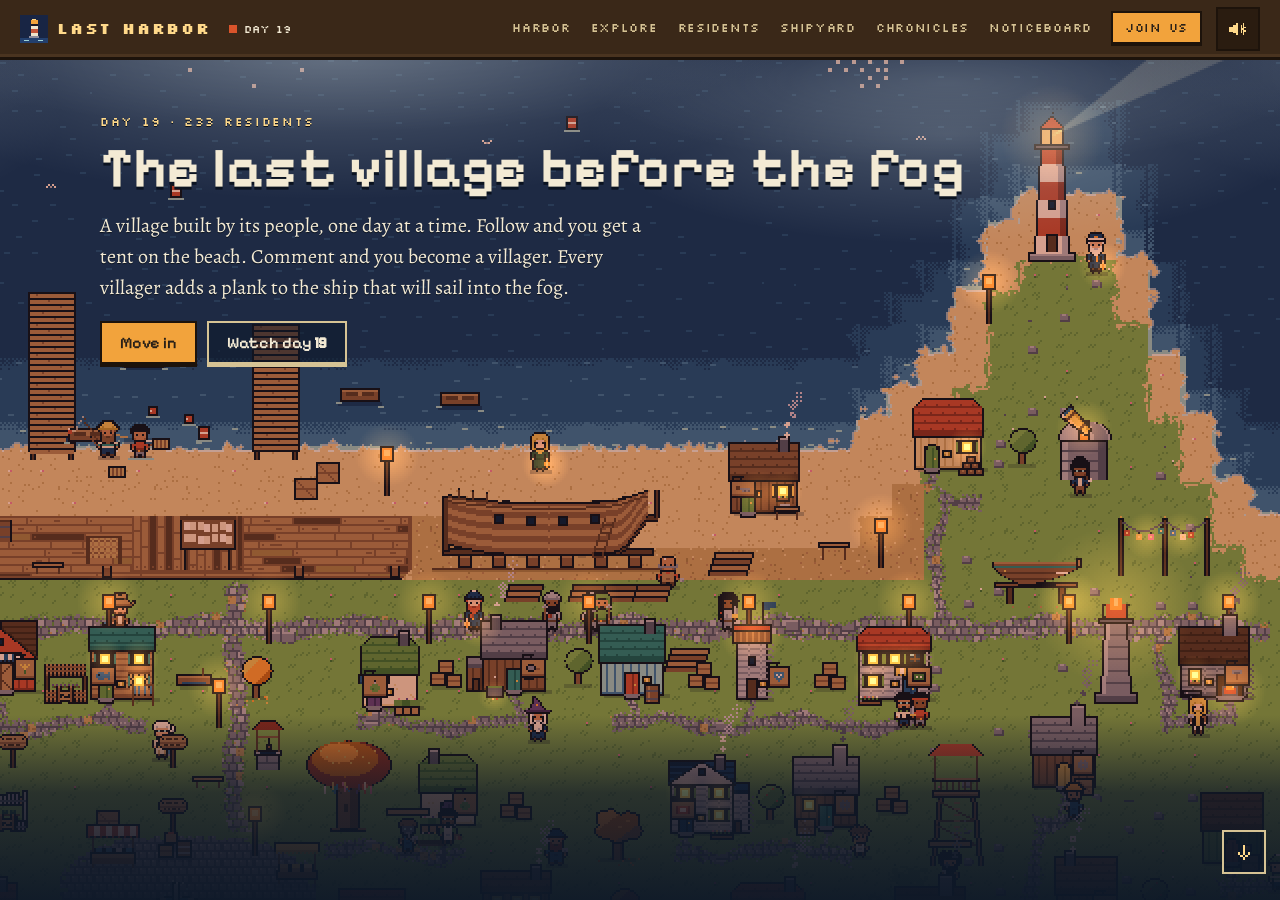
==== commit f688dbba: "Update Last Harbor site 2026-11-22 13:56" ====
--- a/index.html
+++ b/index.html
@@ -10,7 +10,7 @@
 <meta property="og:title" content="Last Harbor: the village at the edge of the world">
 <meta property="og:description" content="Every commenter becomes a villager. Find yours, and help build the ship.">
 <meta property="og:url" content="https://lastharborvillage.github.io/">
-<meta property="og:image" content="https://lastharborvillage.github.io/stills/instagram-0018.jpg">
+<meta property="og:image" content="https://lastharborvillage.github.io/stills/instagram-0019.jpg">
 <meta name="twitter:card" content="summary_large_image">
 <link rel="icon" href="favicon.svg" type="image/svg+xml">
 <link rel="preconnect" href="https://fonts.googleapis.com">
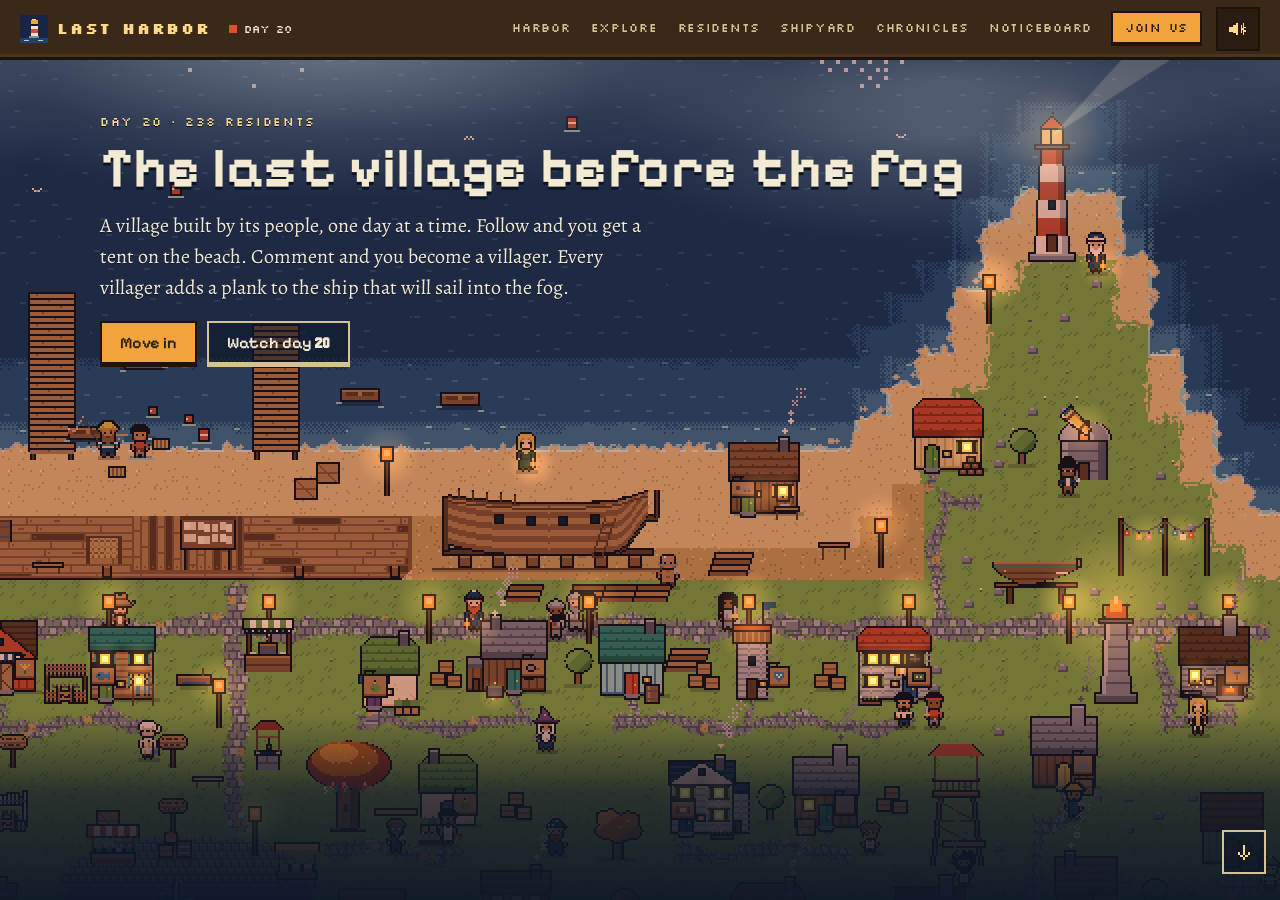
==== commit 4244a7f1: "Update Last Harbor site 2026-11-23 13:57" ====
--- a/index.html
+++ b/index.html
@@ -10,7 +10,7 @@
 <meta property="og:title" content="Last Harbor: the village at the edge of the world">
 <meta property="og:description" content="Every commenter becomes a villager. Find yours, and help build the ship.">
 <meta property="og:url" content="https://lastharborvillage.github.io/">
-<meta property="og:image" content="https://lastharborvillage.github.io/stills/instagram-0019.jpg">
+<meta property="og:image" content="https://lastharborvillage.github.io/stills/instagram-0020.jpg">
 <meta name="twitter:card" content="summary_large_image">
 <link rel="icon" href="favicon.svg" type="image/svg+xml">
 <link rel="preconnect" href="https://fonts.googleapis.com">
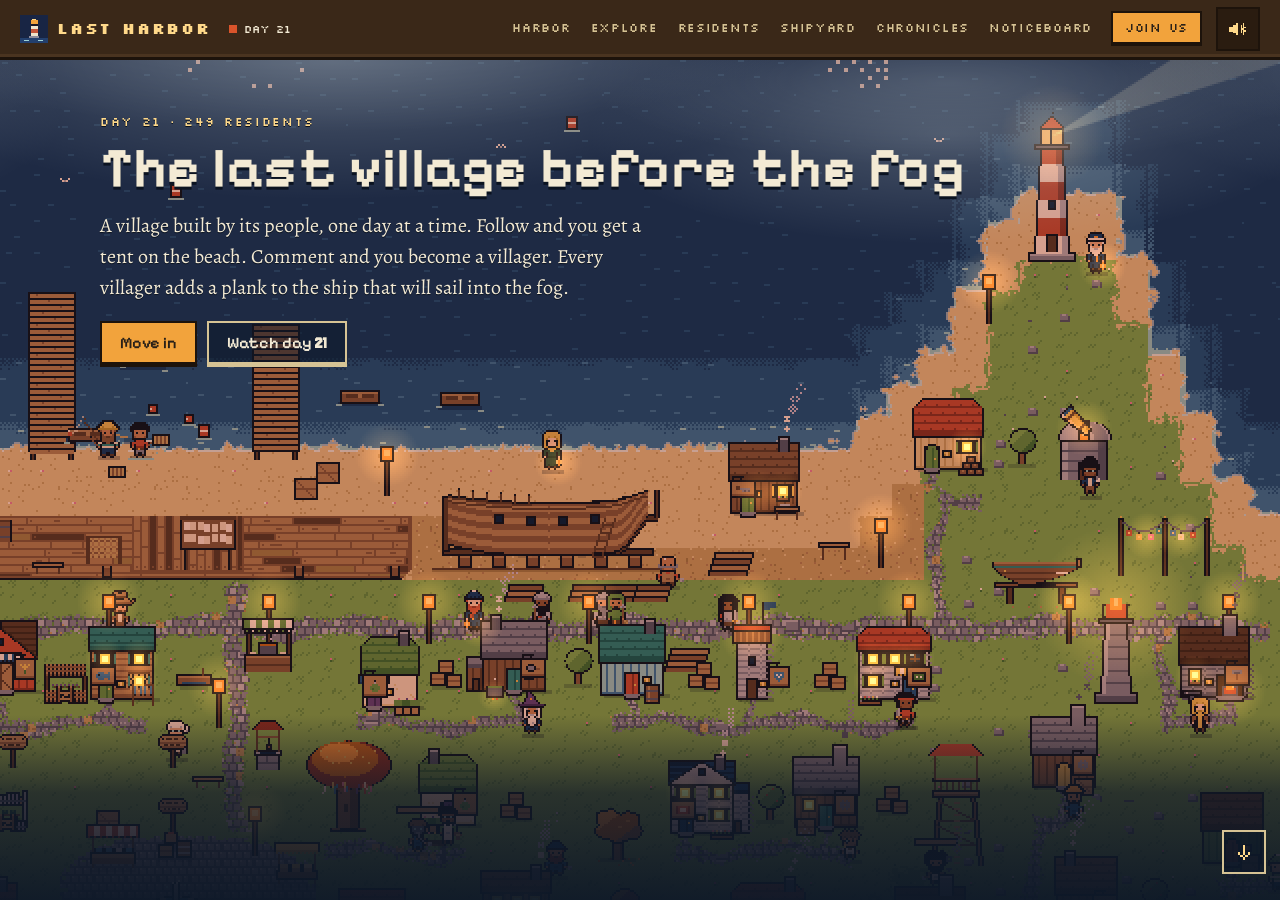
==== commit fd799f19: "Update Last Harbor site 2026-11-24 13:55" ====
--- a/index.html
+++ b/index.html
@@ -10,7 +10,7 @@
 <meta property="og:title" content="Last Harbor: the village at the edge of the world">
 <meta property="og:description" content="Every commenter becomes a villager. Find yours, and help build the ship.">
 <meta property="og:url" content="https://lastharborvillage.github.io/">
-<meta property="og:image" content="https://lastharborvillage.github.io/stills/instagram-0020.jpg">
+<meta property="og:image" content="https://lastharborvillage.github.io/stills/instagram-0021.jpg">
 <meta name="twitter:card" content="summary_large_image">
 <link rel="icon" href="favicon.svg" type="image/svg+xml">
 <link rel="preconnect" href="https://fonts.googleapis.com">
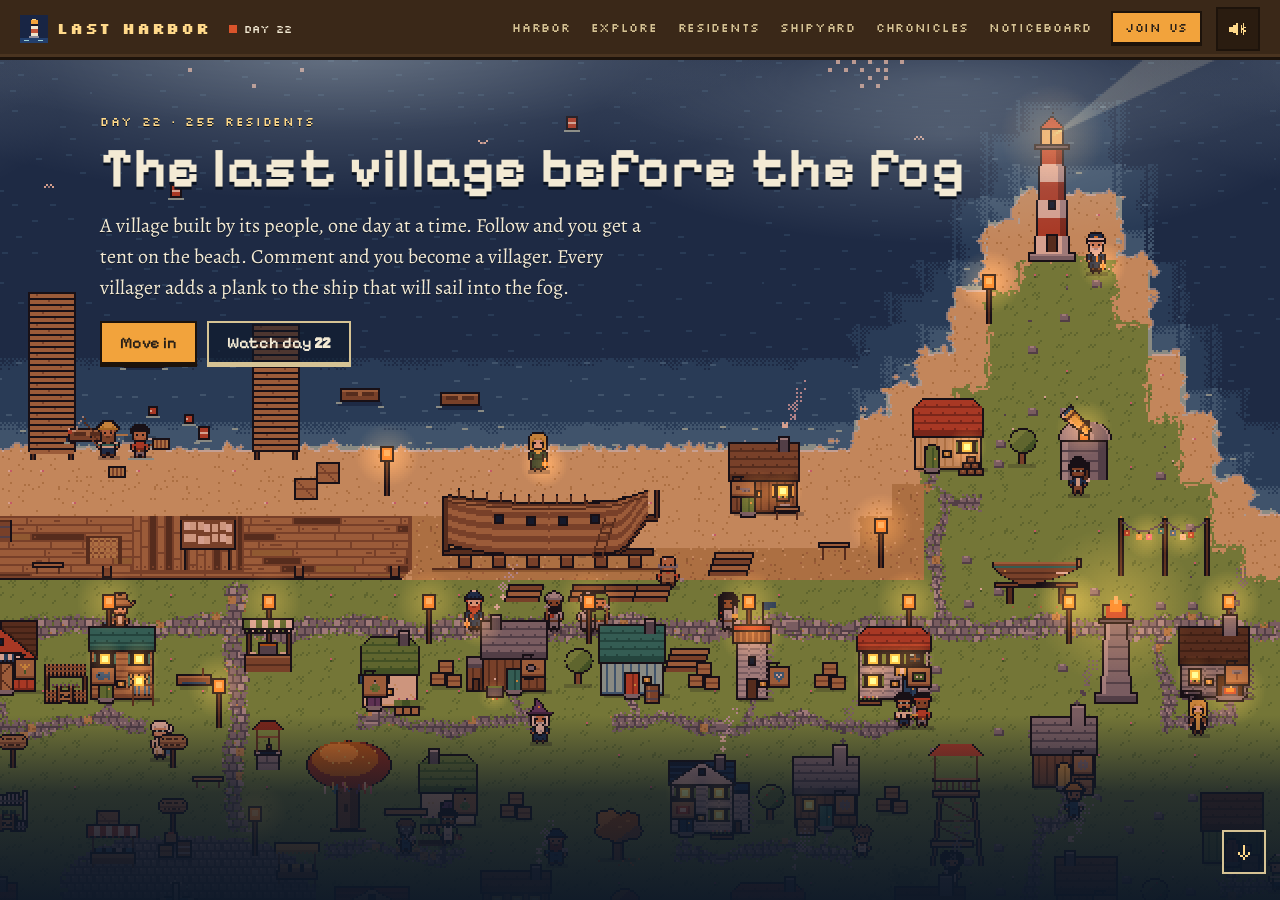
==== commit f4a260f8: "Update Last Harbor site 2026-11-25 13:56" ====
--- a/index.html
+++ b/index.html
@@ -10,7 +10,7 @@
 <meta property="og:title" content="Last Harbor: the village at the edge of the world">
 <meta property="og:description" content="Every commenter becomes a villager. Find yours, and help build the ship.">
 <meta property="og:url" content="https://lastharborvillage.github.io/">
-<meta property="og:image" content="https://lastharborvillage.github.io/stills/instagram-0021.jpg">
+<meta property="og:image" content="https://lastharborvillage.github.io/stills/instagram-0022.jpg">
 <meta name="twitter:card" content="summary_large_image">
 <link rel="icon" href="favicon.svg" type="image/svg+xml">
 <link rel="preconnect" href="https://fonts.googleapis.com">
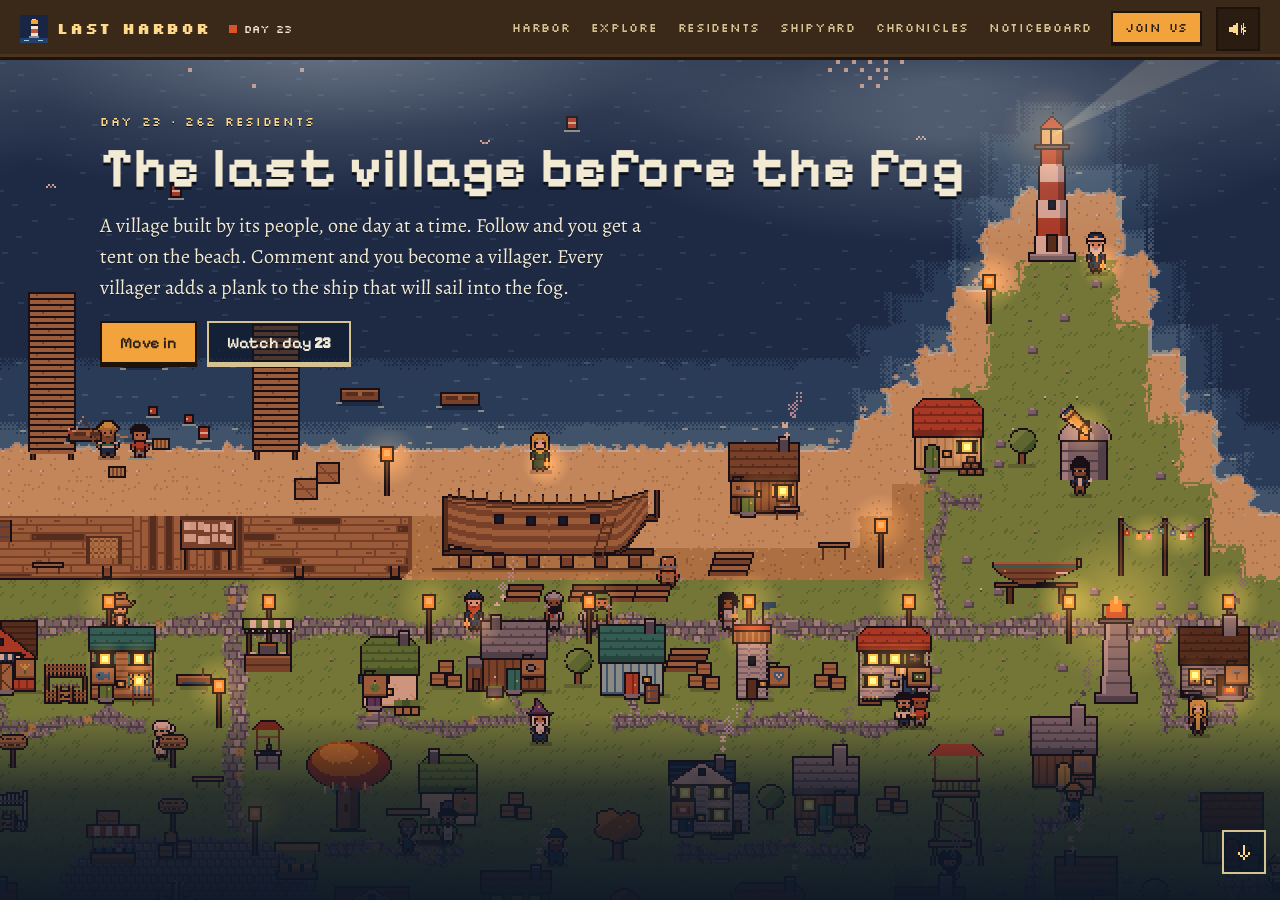
==== commit 0adfb16d: "Update Last Harbor site 2026-11-26 13:57" ====
--- a/index.html
+++ b/index.html
@@ -10,7 +10,7 @@
 <meta property="og:title" content="Last Harbor: the village at the edge of the world">
 <meta property="og:description" content="Every commenter becomes a villager. Find yours, and help build the ship.">
 <meta property="og:url" content="https://lastharborvillage.github.io/">
-<meta property="og:image" content="https://lastharborvillage.github.io/stills/instagram-0022.jpg">
+<meta property="og:image" content="https://lastharborvillage.github.io/stills/instagram-0023.jpg">
 <meta name="twitter:card" content="summary_large_image">
 <link rel="icon" href="favicon.svg" type="image/svg+xml">
 <link rel="preconnect" href="https://fonts.googleapis.com">
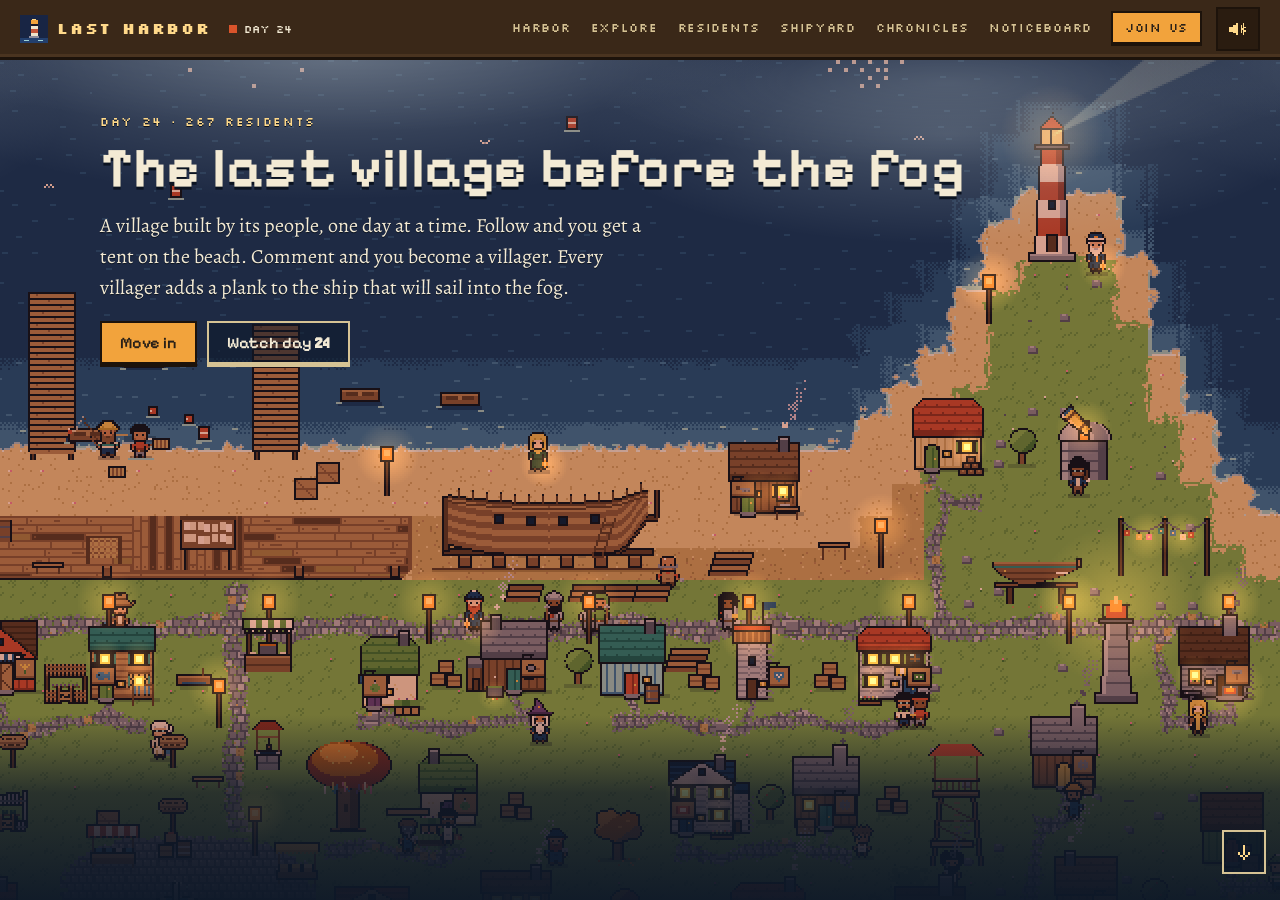
==== commit 0764a74d: "Update Last Harbor site 2026-11-27 14:00" ====
--- a/index.html
+++ b/index.html
@@ -10,7 +10,7 @@
 <meta property="og:title" content="Last Harbor: the village at the edge of the world">
 <meta property="og:description" content="Every commenter becomes a villager. Find yours, and help build the ship.">
 <meta property="og:url" content="https://lastharborvillage.github.io/">
-<meta property="og:image" content="https://lastharborvillage.github.io/stills/instagram-0023.jpg">
+<meta property="og:image" content="https://lastharborvillage.github.io/stills/instagram-0024.jpg">
 <meta name="twitter:card" content="summary_large_image">
 <link rel="icon" href="favicon.svg" type="image/svg+xml">
 <link rel="preconnect" href="https://fonts.googleapis.com">
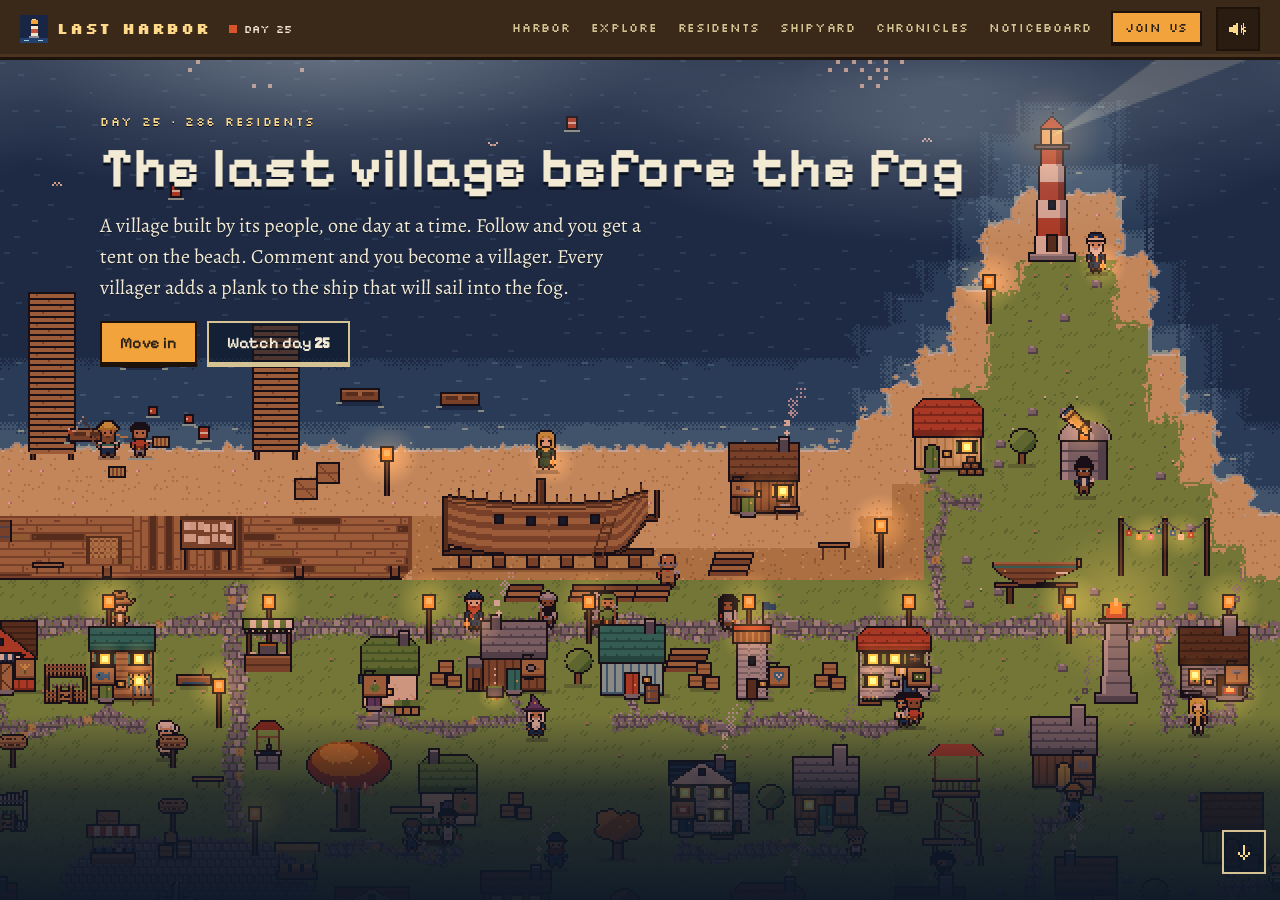
==== commit ec185a6c: "Update Last Harbor site 2026-11-28 14:01" ====
--- a/index.html
+++ b/index.html
@@ -10,7 +10,7 @@
 <meta property="og:title" content="Last Harbor: the village at the edge of the world">
 <meta property="og:description" content="Every commenter becomes a villager. Find yours, and help build the ship.">
 <meta property="og:url" content="https://lastharborvillage.github.io/">
-<meta property="og:image" content="https://lastharborvillage.github.io/stills/instagram-0024.jpg">
+<meta property="og:image" content="https://lastharborvillage.github.io/stills/instagram-0025.jpg">
 <meta name="twitter:card" content="summary_large_image">
 <link rel="icon" href="favicon.svg" type="image/svg+xml">
 <link rel="preconnect" href="https://fonts.googleapis.com">
